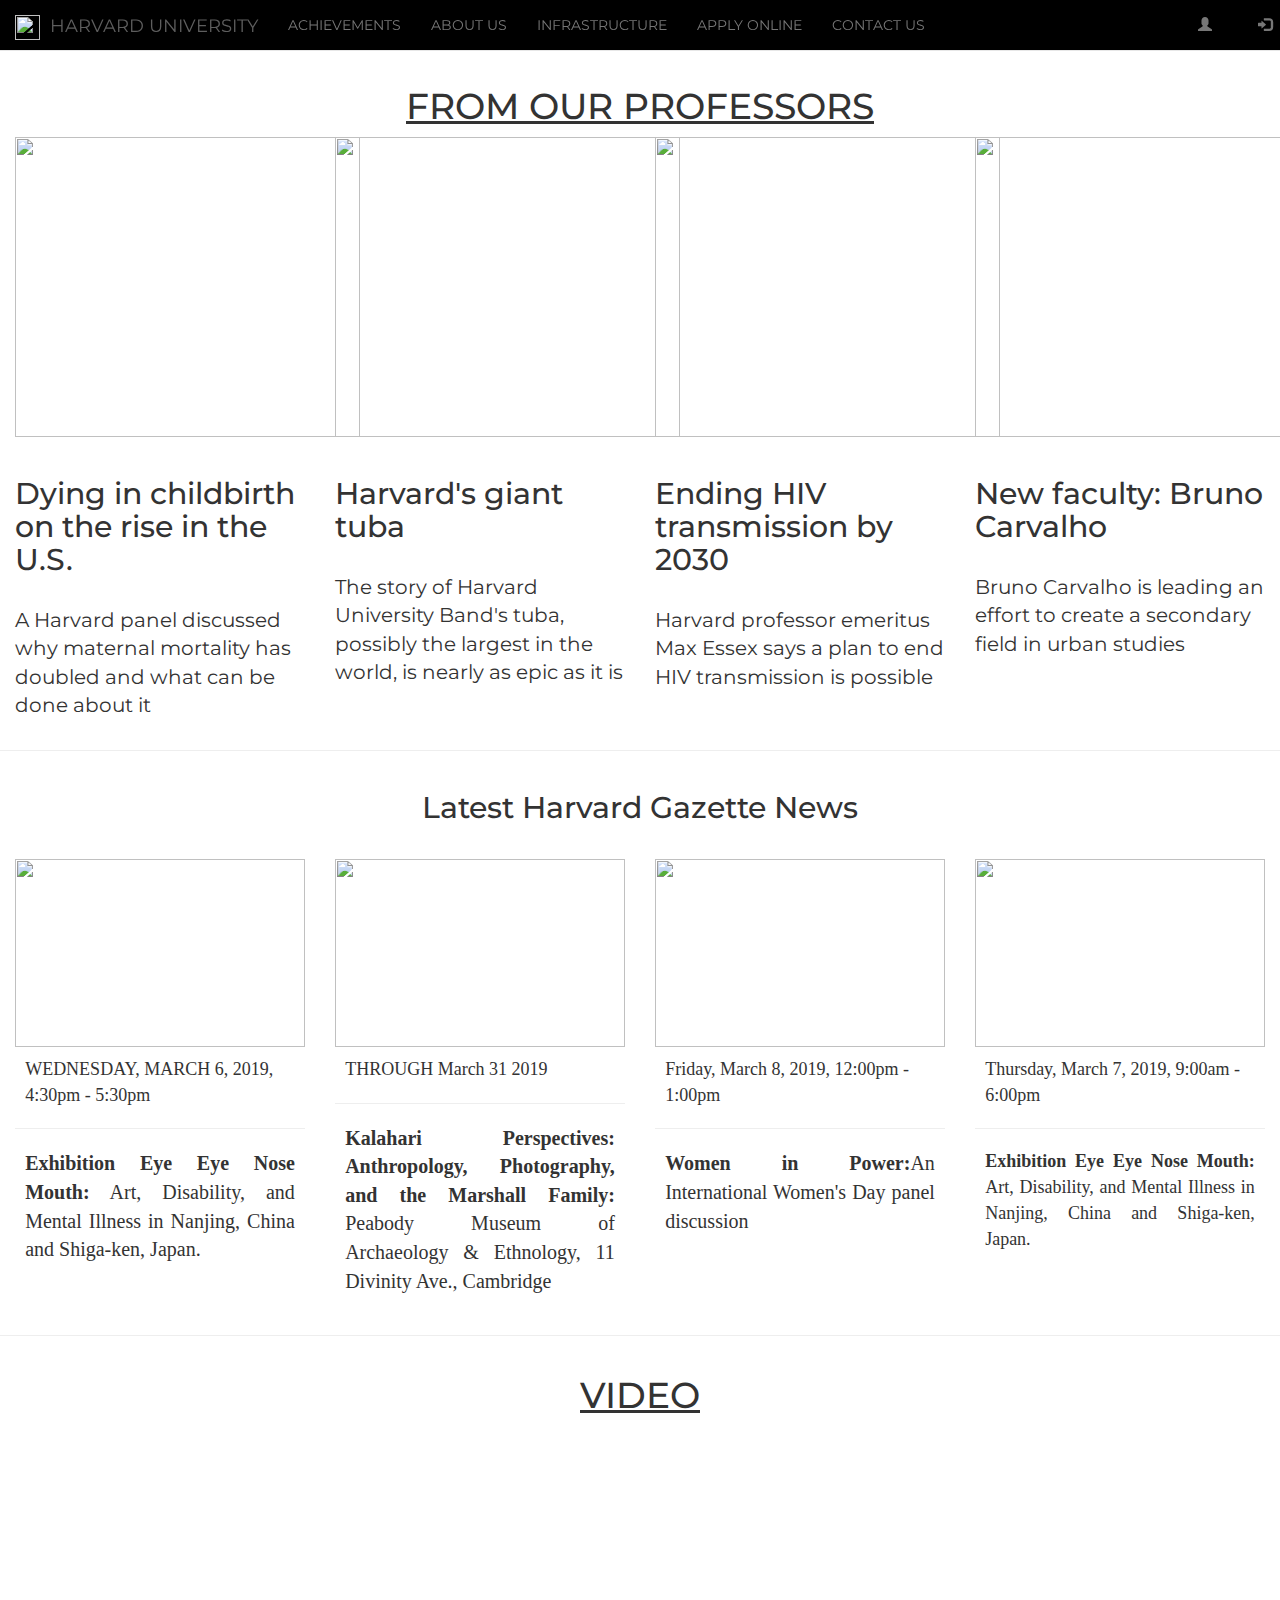
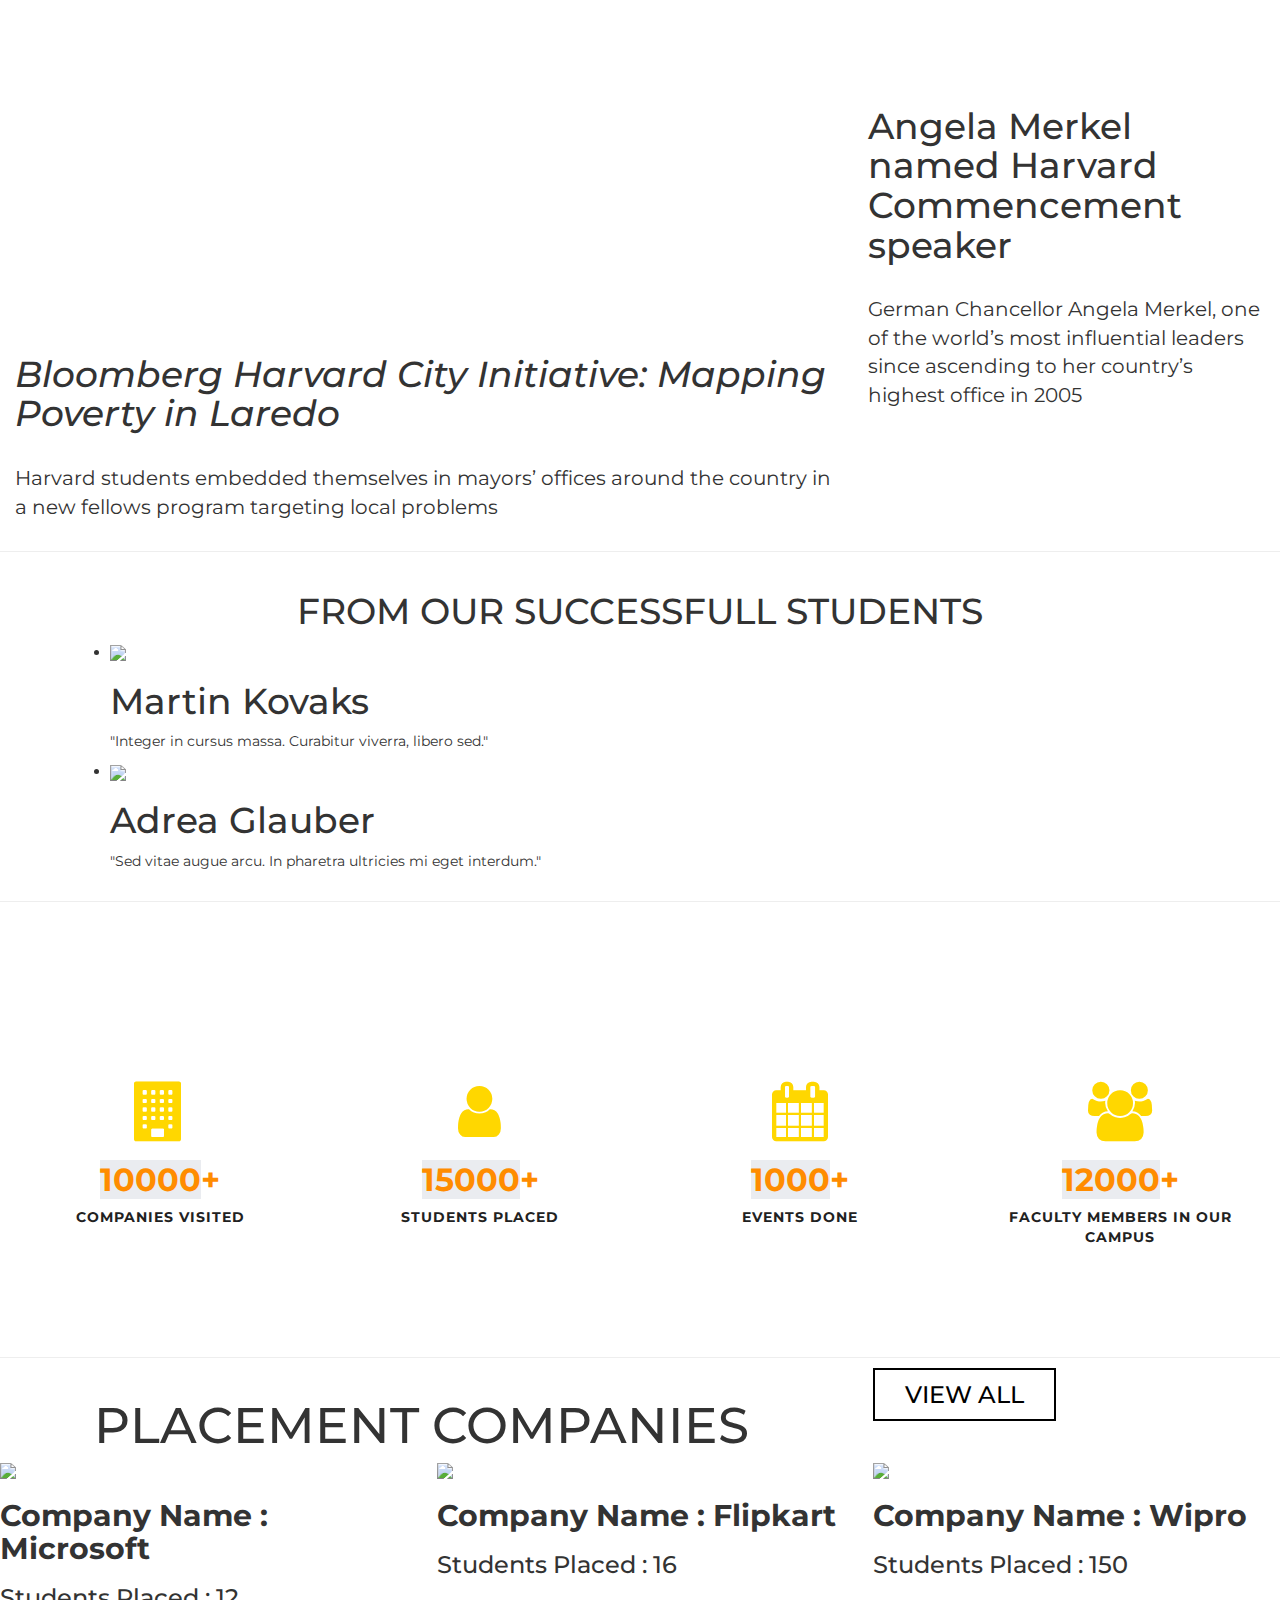
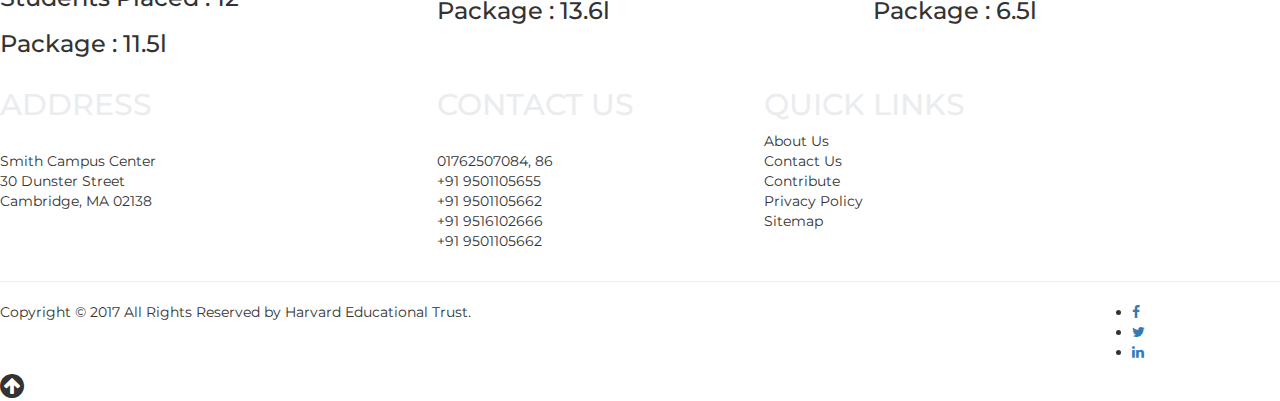
==== index.html @ f745b130 "Starting page added" ====
<!DOCTYPE html>

<head>
    <link rel="stylesheet" href="https://www.w3schools.com/w3css/4/w3.css">
    <meta name="viewport" content="width=device-width, initial-scale=1">
    <link rel="stylesheet" href="https://cdnjs.cloudflare.com/ajax/libs/font-awesome/4.7.0/css/font-awesome.min.css">
    <meta name="viewport" content="width=device-width, initial-scale=1">
    <script type="text/javascript" src="jquery-3.3.1.min.js"></script>
    <script src="https://ajax.googleapis.com/ajax/libs/jquery/3.3.1/jquery.min.js"></script>
    <script src="https://maxcdn.bootstrapcdn.com/bootstrap/3.4.0/js/bootstrap.min.js"></script>
    <link rel="stylesheet" href="https://maxcdn.bootstrapcdn.com/bootstrap/3.4.0/css/bootstrap.min.css">
    <link href="https://fonts.googleapis.com/css?family=Montserrat" rel="stylesheet">
    <link rel="stylesheet" href="css/animate.css">
    <link rel="stylesheet" type="text/css" href="harvard main page.css">
    <link rel="icon" type="image/png" href="hogwarts13.png" sizes="16x16">
    <link rel="stylesheet" type="text/css" href="affix.css">
    <link rel="stylesheet" type="text/css" href="p.css">
    <link rel="stylesheet" type="text/css" href="footer.css">
    <link rel="stylesheet" type="text/css" href="iframe.css">
    <link rel="stylesheet" type="text/css" href="testimonials.css">
    
    <link rel="stylesheet" type="text/css" href="imagezoom.css">
    <link rel="stylesheet" type="text/css" href="cards.css">
    <link rel="stylesheet" type="text/css" href="gototop.css">
    <script src="jquery.counterup.min.js"></script>
    <link rel="stylesheet" href="placement card.css">
    <script src="jquery.waypoints.min.js"></script>
    <style type="text/css">
    
#mybutton
{
    border: 2px solid black;
    color: black;
    padding: 10px 30px;
    font-size: 24px;
    text-decoration: none;
    font-weight: 500;
    text-transform: uppercase;
}
#mybutton:hover
{
    background: black;
    border: 2px solid black;
    color: white;
    transition: 1.1s;
 
}
    header {
    position:fixed;
    margin-top:15px;
    left:0;
    z-index:1;
    width:100%;
    background:#556565;
    border-bottom:5px solid #ff0;
}
.scroll-line {
    height:5px;
    margin-bottom:-5px;
    background:#f00;
    width:0%;
}
            .stat{
            background:white;
            padding-top: 80px;
            padding-bottom: 80px;
            color: #212121;
            margin-top:100px;
        }
        
        .stat-items h2{
            font-weight: bolder;
            font-size:32px;
            color: darkorange;
        }
        .stat p{
            font-weight: bold;
            letter-spacing: 1px;
        }
        
        .rotate .card:hover{
            transform: scale(1.1) !important;
            transition: 1s !important;
            background: -webkit-linear-gradient(red,yellow);
  -webkit-background-clip: text;
  -webkit-text-fill-color: transparent;
        }
        .rotate3 .card:hover{
            transform: scale(1.1) !important;
            transition: 1s !important;
            background: -webkit-linear-gradient(green,blue);
  -webkit-background-clip: text;
  -webkit-text-fill-color: transparent;
        }
        .rotate2 .card:hover{
            transform: scale(1.1) !important;
            transition: 1s !important;
            background: -webkit-linear-gradient(green,yellow);
  -webkit-background-clip: text;
  -webkit-text-fill-color: transparent;
        }
        .rotate1 .card:hover{
            transform: scale(1.1) !important;
            transition: 1s !important;
            background: -webkit-linear-gradient(yellow,orange);
  -webkit-background-clip: text;
  -webkit-text-fill-color: transparent;
        }
        	.counter
        {
            background-color: #eaecf0;
            text-align: center;
        }
        .employees,.customer,.design
        {
            margin-top: 70px;
            margin-bottom: 70px;
        }
        .counter-count
        {
            font-size: 18px;
            background-color: #00b3e7;
            border-radius: 50%;
            position: relative;
            color: #ffffff;
            text-align: center;
            line-height: 92px;
            width: 92px;
            height: 92px;
            -webkit-border-radius: 50%;
            -moz-border-radius: 40%;
            -ms-border-radius: 30%;
            -o-border-radius: 20%;
            display: inline-block;
        }
        
        .employee-p,.customer-p,.design-p
        {
            font-size: 24px;
            color: #000000;
            line-height: 34px;
        }
    </style>

    <title>HARVARDS OFFICIAL SITE</title>
</head>

<body class="wow fadeInDownBig" style="font-family: 'Montserrat', sans-serif;background-color:;">
    <header>
        <div class="scroll-line"></div>
    </header>
    <!--navbar-->

    <nav class="navbar navbar-default navbar-fixed-top" style="background-color: black;">
        <div class="navbar-header">
            <button type="button" class="navbar-toggle" data-toggle="collapse" data-target="#myNavbar">
          <span class="icon-bar"></span>
          <span class="icon-bar"></span>
          <span class="icon-bar"></span>                        
    </button>
            <a class="navbar-brand qwer" style="" href="harvard main page.html"><span><img src="hogwarts13.png" class="" style="height:25px;width: 25px"></span>&nbsp;&nbsp;HARVARD UNIVERSITY</a>
        </div>
        <div class="collapse navbar-collapse" id="myNavbar">
            <ul class="nav navbar-nav" class="font-family: 'Montserrat', sans-serif;">
                <li id="bg"><a style="" class="qwer" href="yashank1.html">ACHIEVEMENTS</a></li>
                <li id="bg"><a style="" class="qwer" href="aboutusmohit.html">ABOUT US</a></li>
                <li id="bg"><a href="academics news.html" class="qwer">INFRASTRUCTURE</a></li>
                <li id="bg"><a style="" class="qwer" href="vov.html">APPLY ONLINE</a></li>
                <li id="bg"><a style="" class="qwer" href="contactusnew.html">CONTACT US</a></li>
            </ul>
            <ul class="nav navbar-nav navbar-right">
                
                <li id="bg"><a href="vov.html" class="qwer" data-toggle="tooltip" title="register account" data-placement="bottom">&nbsp;&nbsp;<span class="glyphicon glyphicon-user"></span>&nbsp;&nbsp;</a></li>
                <li id="bg"><a href="login.html" data-toggle="tooltip" title="login account" data-placement="bottom" class="qwer">&nbsp;&nbsp;<span class="glyphicon glyphicon-log-in"></span>&nbsp;&nbsp;</a></li>
            </ul>
        </div>
    </nav>
   
    <!-- xxx -->
    <!--carousel -->
    <div id="myCarousel" class="carousel slide" data-ride="carousel" style="margin-top: 10px;">
        
        <div class="carousel-inner">
            <div class="item active">
                <img src="hog13.jpg" width="1900px" style="opacity:;">
             
            </div>

            <div class="item">
                <img src="hog16.jpg" width="1900px" style="opacity:;">
                            
            </div>

            <div class="item">
                <img src="hello1.jpg" width="1900px" style="opacity:;">
                               
            </div>
        </div>
        <a class="left carousel-control" href="#myCarousel" data-slide="prev">
      <span class="glyphicon glyphicon-chevron-left"></span>
      <span class="sr-only">Previous</span>
    </a>
        <a class="right carousel-control" href="#myCarousel" data-slide="next">
      <span class="glyphicon glyphicon-chevron-right"></span>
      <span class="sr-only">Next</span>
    </a>
    </div>
    <!--xxxx --><hr>
    <!-- from our professors -->
    <div class="container-fluid" style="max-width: 100%;height:auto;background-color:;">
        <center>
            <h1 style="color:;"><u>FROM OUR PROFESSORS</u></h1>
        </center>
        <div class="row" style="">
            <div class="col-md-3 col-xs-12 wow slideInRight">
                <div class="box"><img src="harvard1.jpg" height="300px" width="345px" id="sec4"></div><br>
                <h2 style="color:;">Dying in childbirth on the rise in the U.S.</h2><br>
                <p style="font-size: 20px">A Harvard panel discussed why maternal mortality has doubled and what can be done about it</p>
            </div>
            <div class="col-md-3  col-xs-12 wow slideInRight">
                <div class="box"><img src="harvard2.jpg" height="300px" width="345px" id="sec3"></div><br>
                <h2 style="color:;">Harvard's giant tuba</h2><br>
                <p style="font-size: 20px">The story of Harvard University Band's tuba, possibly the largest in the world, is nearly as epic as it is</p>

            </div>
            <div class="col-md-3  col-xs-12 wow slideInLeft">
                <div class="box"><img src="harvard3.jpg" height="300px" width="345px" id="sec2"></div><br>
                <h2 style="color:;">Ending HIV transmission by 2030</h2><br>
                <p style="font-size: 20px">Harvard professor emeritus Max Essex says a plan to end HIV transmission is possible</p>

            </div>
            <div class="col-md-3  col-xs-12 wow slideInLeft">
                <div class="box"><img src="harvard4.jpg" height="300px" width="345px" id="sec1"></div><br>
                <h2 style="color:;">New faculty: Bruno Carvalho</h2><br>
                <p style="font-size: 20px">Bruno Carvalho is leading an effort to create a secondary field in urban studies</p>

            </div>
        </div>
    </div>
    <!--xxx-_--><hr>
    <!-- cards(1)-->
    <div class="container-fluid" style="max-width: 100%;height: auto;background-color:;">
        <center>
            <h2>Latest Harvard Gazette News</h2>
        </center>
        <div class="row" style="margin-top: 35px;">
            <div class="col-sm-3 wow fadeInUp rotate">
                <div class="card" style="background-color: white;">
                    <img src="events1.jpeg" style="width:100%;height: 18.8rem;">
                    <p style="font-family: century gothic;font-size: 18px;padding: 3.5% 3.5% 0 3.5%">WEDNESDAY, MARCH 6, 2019, 4:30pm - 5:30pm</p>
                    <hr>
                    <p style="font-family: century gothic;font-size: 20px;text-align: justify;padding: 0 3.5% 3.5% 3.5%">
                        <B>Exhibition Eye Eye Nose Mouth:</B> Art, Disability, and Mental Illness in Nanjing, China and Shiga-ken, Japan.</p>
                </div>
            </div>
            <div class="col-sm-3 wow fadeInUp rotate1">
                <div class="card" style="background-color: white;">
                    <img src="events2.jpg" style="width:100%;height: 18.8rem;">
                    <p style="font-family: century gothic;font-size: 18px;padding: 3.5% 3.5% 0 3.5%">THROUGH March 31 2019</p>
                    <hr>
                    <p style="font-family: century gothic;font-size: 20px;text-align: justify;padding: 0 3.5% 3.5% 3.5%;"><b>Kalahari Perspectives: Anthropology, Photography, and the Marshall Family:</b> Peabody Museum of Archaeology & Ethnology, 11 Divinity Ave., Cambridge</p>
                </div>
            </div>
            <div class="col-sm-3 wow slideInUp rotate2">
                <div class="card" style="background-color: white;">
                    <img src="events3.jpg" style="width: 100%;height: 18.8rem;">
                    <p style="font-family: century gothic;font-size: 18px;padding: 3.5% 3.5% 0 3.5%">Friday, March 8, 2019, 12:00pm - 1:00pm</p>
                    <hr>
                    <p style="font-family: century gothic;font-size: 20px;text-align: justify;padding: 0 3.5% 3.5% 3.5%"><b>Women in Power:</b>An International Women's Day panel discussion</p>
                </div>
            </div>
            <div class="col-sm-3 wow fadeInUp rotate3">
                <div class="card" style="background-color: white;">
                    <img src="events4.jpg" style="width: 100%;height: 18.8rem;">
                    <p style="font-family: century gothic;font-size: 18px;padding: 3.5% 3.5% 0 3.5%">Thursday, March 7, 2019, 9:00am - 6:00pm</p>
                    <hr>
                    <p style="font-family: century gothic;font-size: 18px;text-align: justify;padding: 0 3.5% 3.5% 3.5%"><b>Exhibition Eye Eye Nose Mouth:</b> Art, Disability, and Mental Illness in Nanjing, China and Shiga-ken, Japan.</p>
                </div>
            </div>
        </div>
    </div>
    <!-- xxx --><hr>
    <!-- video -->
    <div class="container-fluid wow fadeInUp" style="max-width: 100%;height:auto;background-color:;">
        <center>
            <h1 style="color:"><u>VIDEO</u></h1>
        </center>
        <div class="row">
            <div class="col-md-8">
                <div class="\ wow rollIn">
                    <iframe width="1000" height="484" src="https://www.youtube.com/embed/aoG8jGmHYmE" frameborder="0" allow="accelerometer; autoplay; encrypted-media; gyroscope; picture-in-picture" allowfullscreen>
        </iframe>
                </div>
                <br>
                <h1><i style="color:">Bloomberg Harvard City Initiative: Mapping Poverty in Laredo</i></h1>
                <br>
                <p style="font-size: 20px;color:;">Harvard students embedded themselves in mayors’ offices around the country in a new fellows program targeting local problems</p>
            </div>
            <div class="col-md-4">
                <div class="video-container wow rollIn">
                    <iframe width="420" height="236" src="https://www.youtube.com/embed/mh65upNaAqM" frameborder="0" allow="accelerometer; autoplay; encrypted-media; gyroscope; picture-in-picture" allowfullscreen></iframe>
                </div>
                <br>
                <h1 style="color:">Angela Merkel named Harvard Commencement speaker</h1>
                <br>
                <p style="font-size: 20px;color:;">German Chancellor Angela Merkel, one of the world’s most influential leaders since ascending to her country’s highest office in 2005</p>
            </div>
        </div>
    </div>
    </div>
    <!--xxxx-->
    <!-- 
testimonials -->
<hr>
    <div class="container-fluid wow fadeInUp shake" style="max-width: 100%;height: auto;background-color:;">
        <div class="container">
            <center>
                <h1>FROM OUR SUCCESSFULL STUDENTS</h1>
            </center>
            <div class="testimonials">
                <ul>
                    <li>
                        <img src="https://encrypted-tbn0.gstatic.com/images?q=tbn:ANd9GcSkSflTI9DIJAstZ8fesrSz70HR8oH9BN_d8w0cjGEtiZyqDcs8">
                        <h1>Martin Kovaks</h1>
                        <p>"Integer in cursus massa. Curabitur viverra, libero sed."</p>
                    </li>
                    <li>
                        <img src="https://i.pinimg.com/236x/2d/e5/7f/2de57f8025bd64dffd554de0f080ee7f--my-pinterest-pinterest-board.jpg?b=t">
                        <h1>Adrea Glauber</h1>
                        <p>"Sed vitae augue arcu. In pharetra ultricies mi eget interdum."</p>
                    </li>
                </ul>
            </div>
        </div>
    </div>
    <!--xxxxx -->
    <hr>
    <!--placement counter -->
    <section class="stat wow fadeInUp" id="stats">
        <div class="container-fluid" style="height:auto;width:100%;">
            <div class="row text-center">
                <div class="col-md-3">
                    <div class="stat-items">
                            <p><i class="fa fa-building" aria-hidden="true" style="font-size:60px;color: gold;margin-top:0px !important"></i></p>
                        <h2><span class="counter text-center">10000</span><span>+</span></h2>
                        <p>COMPANIES VISITED</p>
                    </div>
                </div>
                <div class="col-md-3">
                    <div class="stat-items">
                            <p><i class="fa fa-user" aria-hidden="true" style="font-size:60px;color: gold;margin-top:0px !important"></i></p>
                        <h2><span class="counter text-center">15000</span><span>+</span></h2>
                        <p>STUDENTS PLACED</p>
                    </div>
                </div>
                <div class="col-md-3">
                    <div class="stat-items">
                        <p><i class="fa fa-calendar" aria-hidden="true" style="font-size:60px;color: gold;margin-top:0px !important"></i></p>
                        <h2><span class="counter text-center">1000</span><span>+</span></h2>
                        <p>EVENTS DONE</p>
                    </div>
                </div>
                <div class="col-md-3">
                    <div class="stat-items">
                            <p><i class="fa fa-users" aria-hidden="true" style="font-size:60px;color: gold;margin-top:0px !important;"></i></p>
                        <h2><span class="counter text-center">12000</span><span>+</span></h2>
                        <p>FACULTY MEMBERS IN OUR CAMPUS</p>
                    </div>
                </div>
            </div>
        </div>
    </section>
<hr>
    <!--xxxx--->
    <!---placement companies-->
    <div class="row">
        <div class="col-xs-8 col-md-8 col-sm-8"><center><h1 style="font-size:50px;">PLACEMENT COMPANIES</h1></center></div>
        <div class="col-xs-4 col-md-4 col-sm-8"><span  style="margin-top:15px !important;position: relative;"><a href="all placements.html" id="mybutton">VIEW ALL</a></span></div>
    </div>
        <div class="row">
        <!--01-->
        <div class="col-lg-4 col-sm-4">
        <div class="product-list-left-effect">
        <img src="microsoft.jpg" class="img-responsive" />
        
        <div class="product-overlay">
        <h2><b>Company Name : Microsoft</b></h2>
        <h3>Students Placed : 12</h3>
        <h3>Package : 11.5l</h3>
        </div>
        </div>
        </div>
        <!--01-->
        
        <!--02-->
        <div class="col-lg-4 col-sm-4">
        <div class="product-list-left-effect">
        <img src="flipkart.jpg" class="img-responsive" />
        
        <div class="product-overlay">
            <h2><b>Company Name : Flipkart</b></h2>
        <h3>Students Placed : 16</h3>
        <h3>Package : 13.6l</h3>
        
        </div>
        </div>
        </div>
        <!--02-->
        
        <!--03-->
        <div class="col-lg-4 col-sm-4">
        <div class="product-list-left-effect">
        <img src="wipro.jpeg" class="img-responsive" />
        
        <div class="product-overlay">
        <h2><b>Company Name : Wipro</b></h2>
        <h3>Students Placed : 150</h3>
        <h3>Package : 6.5l</h3>
        </div>
        </div>
        </div>
        <!--03-->
        
        
        </div>
        
        
        
    <!--xxxxxxxxxx-->
    <!--footer-->

    <div class="site-footer">

        <div class="row" id="1">
            <div class="col-md-4 col-lg-4 col-sm-4">
                <h2 style="color:#eaecf0;">ADDRESS</h2><br>
                <p>Smith Campus Center<br> 30 Dunster Street<br> Cambridge, MA 02138</p>
            </div>
            <div class="col-md-3  col-lg-3 col-sm-3">
                <h2 style="color:#eaecf0;">CONTACT US</h2><br>
                <p>01762507084, 86<br> +91 9501105655<br> +91 9501105662<br> +91 9516102666<br> +91 9501105662<br></p>
            </div>
            <div class="col-md-5  col-lg-5 col-sm-5">
                <h2 style="color:#eaecf0;">QUICK LINKS</h2>
                <p>About Us<br> Contact Us<br> Contribute
                    <br> Privacy Policy<br> Sitemap
                    <br></p>
            </div>
        </div>
        <hr/>
        <div class="row">
            <div class="col-md-10  col-lg-10 col-sm-10">
                Copyright &copy; 2017 All Rights Reserved by Harvard Educational Trust.<br><br>
            </div>
            <div class="col-md-2  col-lg-2 col-sm-2">
                <ul class="social-icons">
                    <li><a class="facebook" href="#"><i class="fa fa-facebook"></i></a></li>
                    <li><a class="twitter" href="#"><i class="fa fa-twitter"></i></a></li>
                    <li><a class="linkedin" href="#"><i class="fa fa-linkedin"></i></a></li>
                </ul>

            </div>
        </div>
    </div>
    <!-- xxxx-->

    <div class="scroll-top-wrapper ">
        <span class="scroll-top-inner">
    <i class="fa fa-2x fa-arrow-circle-up"></i>
  </span>
    </div>
    <script>
        $(document).ready(function(){
        
        $(function(){
         
            $(document).on( 'scroll', function(){
         
              if ($(window).scrollTop() > 100) {
              $('.scroll-top-wrapper').addClass('show');
            } else {
              $('.scroll-top-wrapper').removeClass('show');
            }
          });
         
          $('.scroll-top-wrapper').on('click', scrollToTop);
        });
         
        function scrollToTop() {
          verticalOffset = typeof(verticalOffset) != 'undefined' ? verticalOffset : 0;
          element = $('body');
          offset = element.offset();
          offsetTop = offset.top;
          $('html, body').animate({scrollTop: offsetTop}, 500, 'linear');
        }
        
        });
    </script>
    <script type="text/javascript">
        $(document).ready(function(){
        		$('[data-toggle="tooltip"]').tooltip();
        	});
    </script>
    <script src="js/wow.min.js"></script>
    <script>
        new WOW().init();
    </script>
     <script>
        jQuery(document).ready(function($) {
            $('.counter').counterUp({
                delay: 10,
                time: 1000
            });
        });
    </script>

    <script>
    $(window).scroll(function(){
    
    	var wintop = $(window).scrollTop(), docheight =
	    
	    $(document).height(), winheight = $(window).height();
	    
	    var scrolled = (wintop/(docheight-winheight))*100;
	    
	    $('.scroll-line').css('width', (scrolled + '%'));
	    
	});
    </script>
</body>

</html>
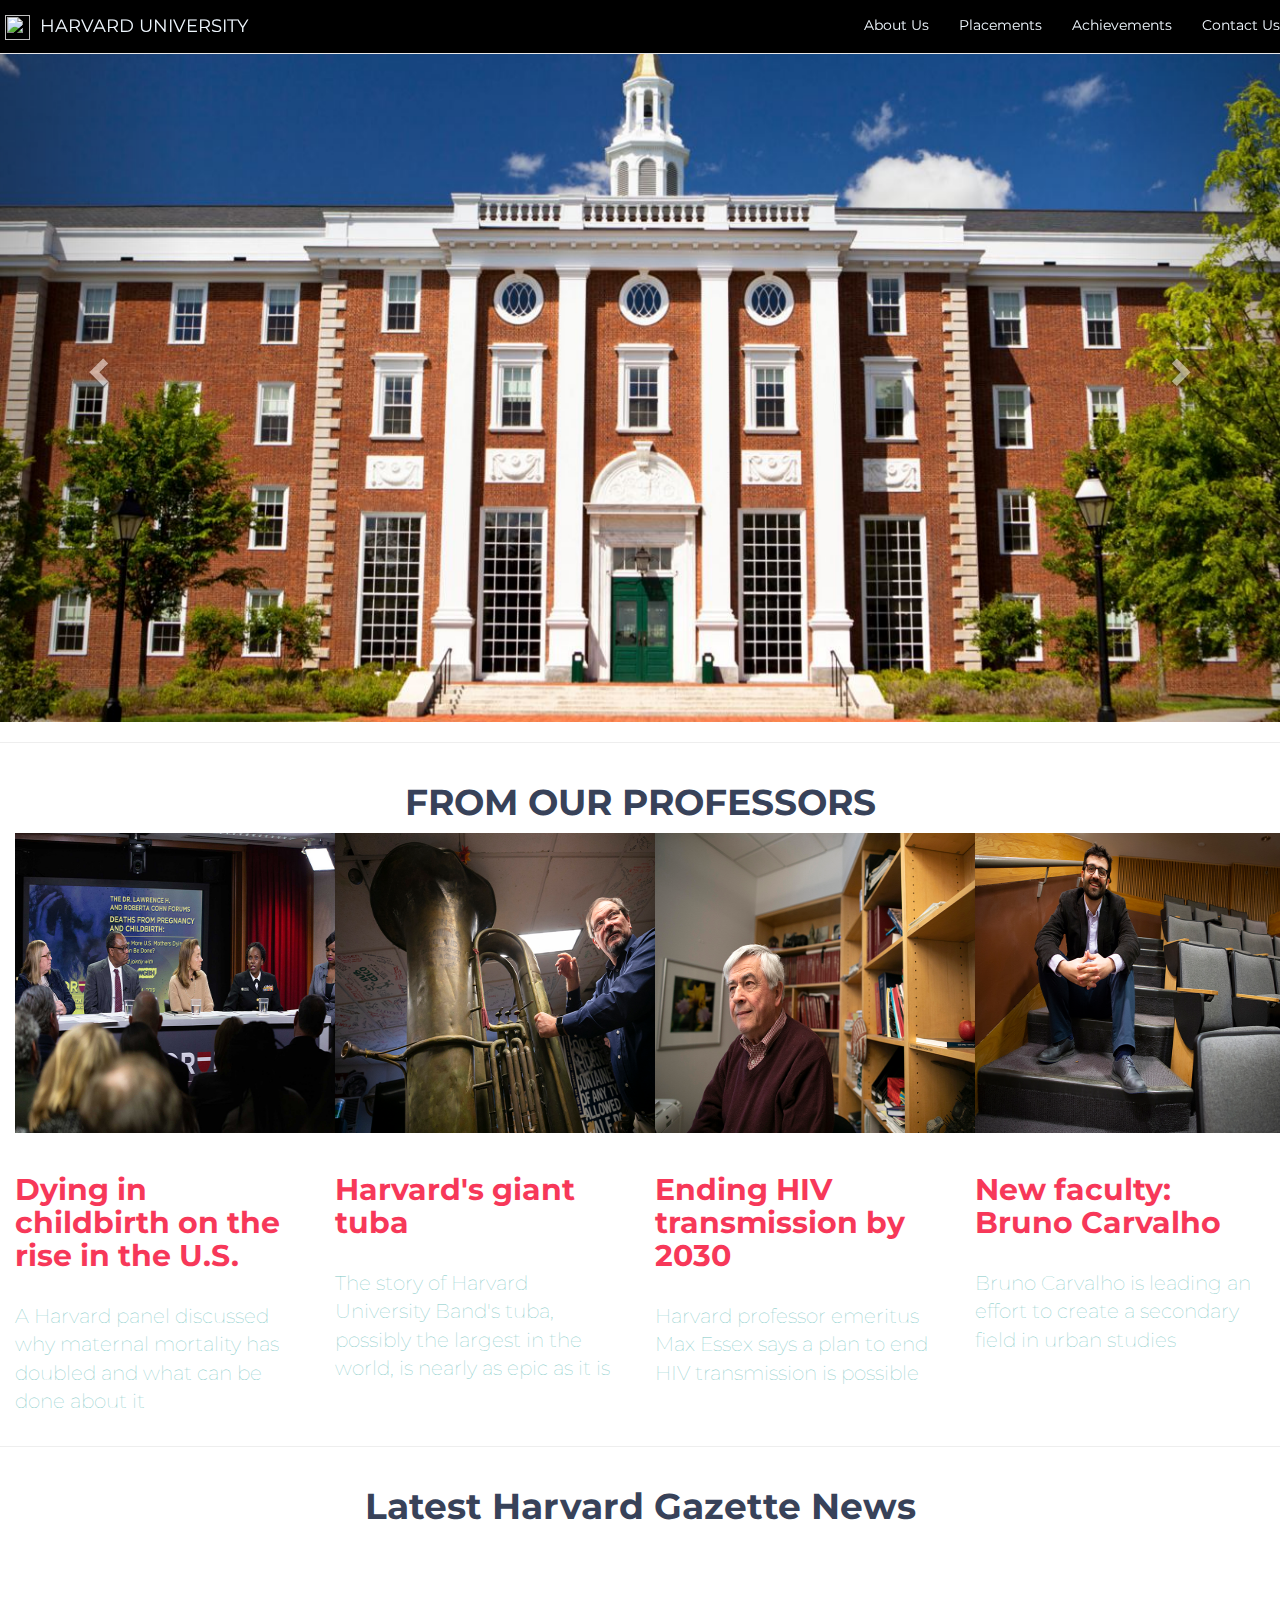
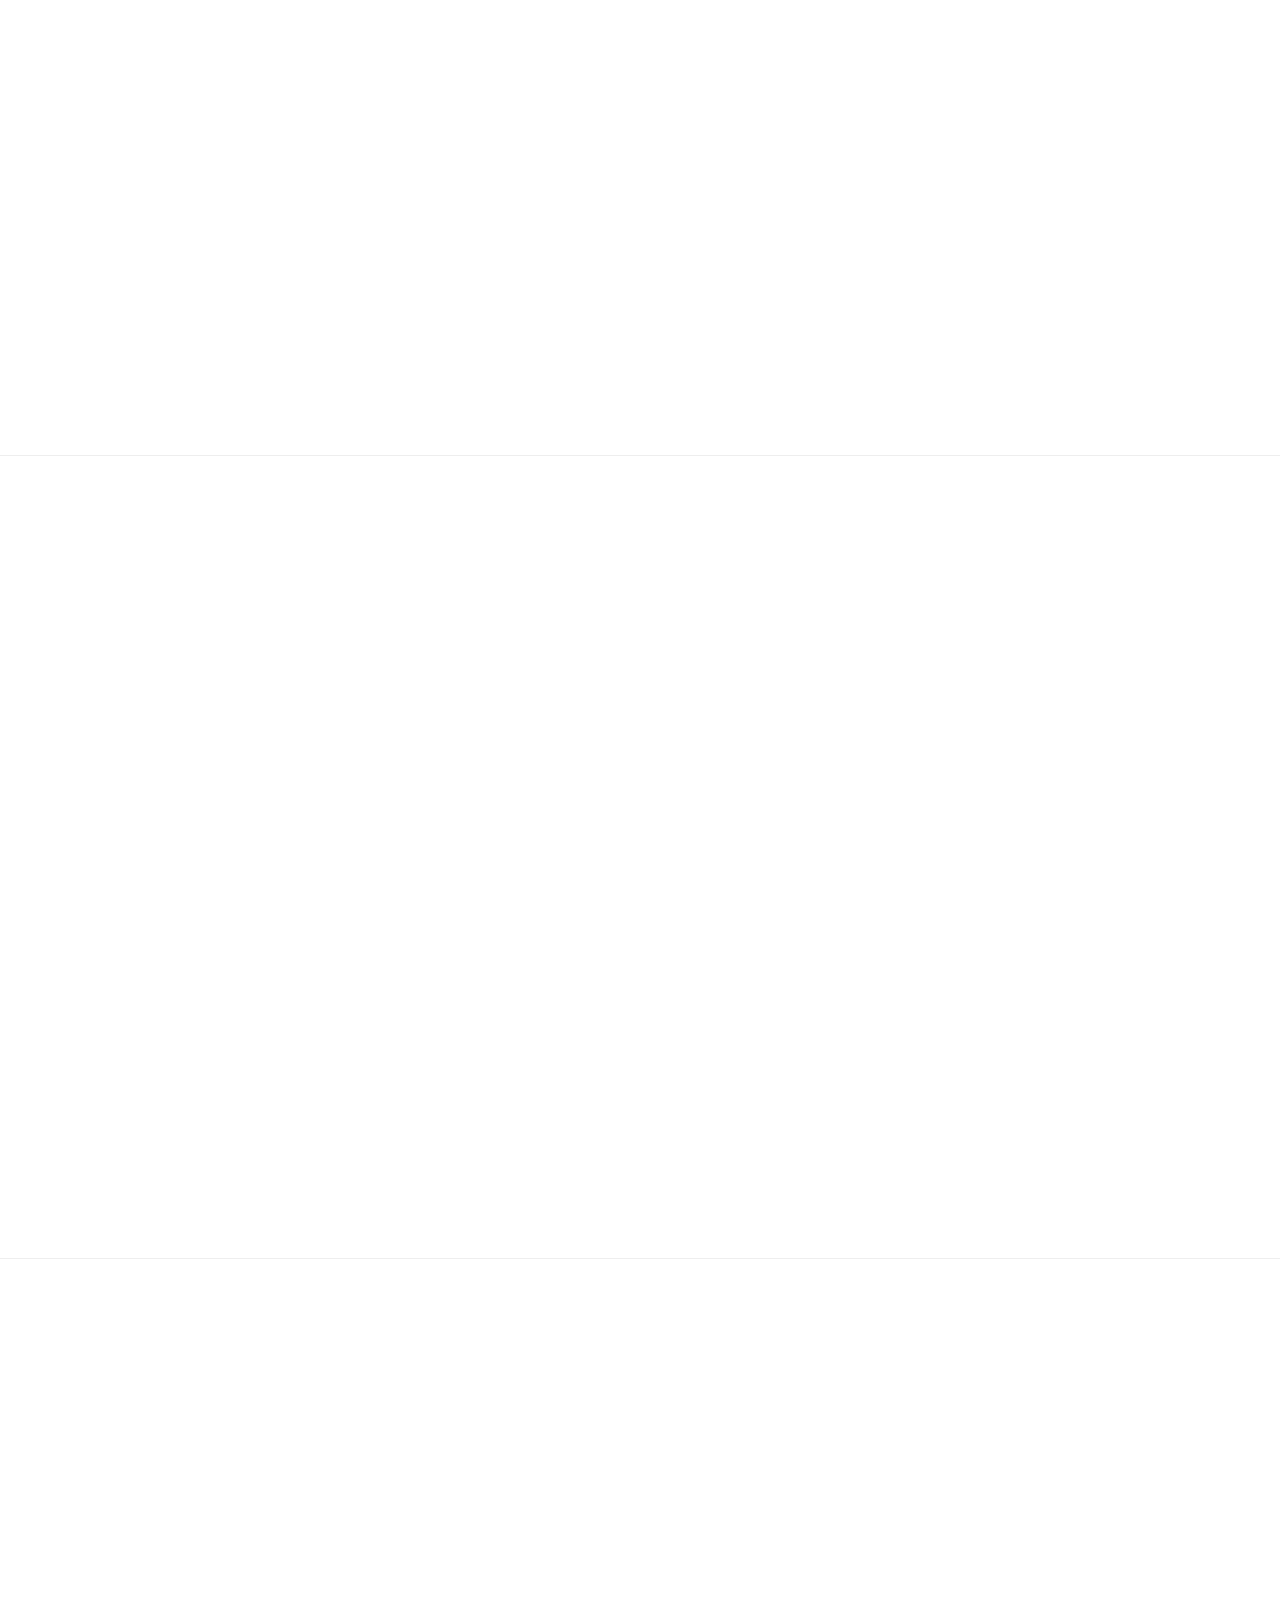
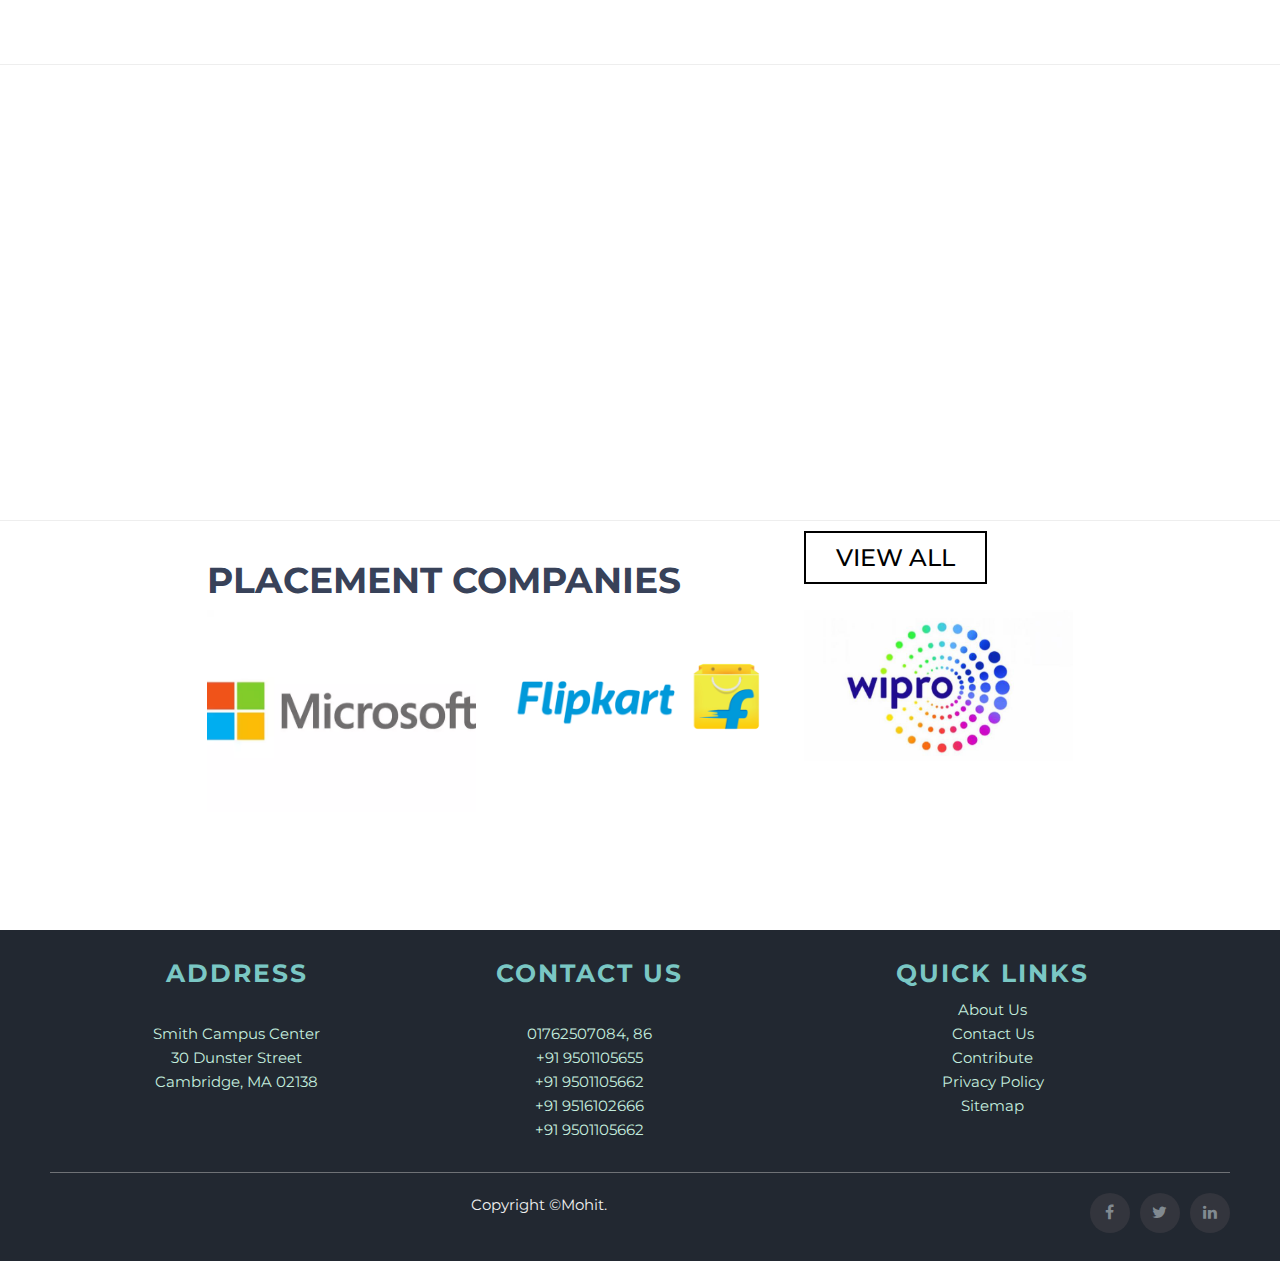
==== commit 93d9062b: "Update index.html" ====
--- a/index.html
+++ b/index.html
@@ -1,532 +1,541 @@
 <!DOCTYPE html>
+<html lang="en" dir="ltr">
 
 <head>
-    <link rel="stylesheet" href="https://www.w3schools.com/w3css/4/w3.css">
-    <meta name="viewport" content="width=device-width, initial-scale=1">
-    <link rel="stylesheet" href="https://cdnjs.cloudflare.com/ajax/libs/font-awesome/4.7.0/css/font-awesome.min.css">
-    <meta name="viewport" content="width=device-width, initial-scale=1">
-    <script type="text/javascript" src="jquery-3.3.1.min.js"></script>
-    <script src="https://ajax.googleapis.com/ajax/libs/jquery/3.3.1/jquery.min.js"></script>
-    <script src="https://maxcdn.bootstrapcdn.com/bootstrap/3.4.0/js/bootstrap.min.js"></script>
-    <link rel="stylesheet" href="https://maxcdn.bootstrapcdn.com/bootstrap/3.4.0/css/bootstrap.min.css">
-    <link href="https://fonts.googleapis.com/css?family=Montserrat" rel="stylesheet">
-    <link rel="stylesheet" href="css/animate.css">
-    <link rel="stylesheet" type="text/css" href="harvard main page.css">
-    <link rel="icon" type="image/png" href="hogwarts13.png" sizes="16x16">
-    <link rel="stylesheet" type="text/css" href="affix.css">
-    <link rel="stylesheet" type="text/css" href="p.css">
-    <link rel="stylesheet" type="text/css" href="footer.css">
-    <link rel="stylesheet" type="text/css" href="iframe.css">
-    <link rel="stylesheet" type="text/css" href="testimonials.css">
-    
-    <link rel="stylesheet" type="text/css" href="imagezoom.css">
-    <link rel="stylesheet" type="text/css" href="cards.css">
-    <link rel="stylesheet" type="text/css" href="gototop.css">
-    <script src="jquery.counterup.min.js"></script>
-    <link rel="stylesheet" href="placement card.css">
-    <script src="jquery.waypoints.min.js"></script>
-    <style type="text/css">
-    
-#mybutton
-{
-    border: 2px solid black;
-    color: black;
-    padding: 10px 30px;
-    font-size: 24px;
-    text-decoration: none;
-    font-weight: 500;
-    text-transform: uppercase;
-}
-#mybutton:hover
-{
-    background: black;
-    border: 2px solid black;
-    color: white;
-    transition: 1.1s;
- 
-}
+  <link rel="stylesheet" href="https://www.w3schools.com/w3css/4/w3.css">
+  <meta name="viewport" content="width=device-width, initial-scale=1">
+  <link rel="stylesheet" href="https://cdnjs.cloudflare.com/ajax/libs/font-awesome/4.7.0/css/font-awesome.min.css">
+  <meta name="viewport" content="width=device-width, initial-scale=1">
+  <script type="text/javascript" src="jquery-3.3.1.min.js"></script>
+  <script src="https://ajax.googleapis.com/ajax/libs/jquery/3.3.1/jquery.min.js"></script>
+  <script src="https://maxcdn.bootstrapcdn.com/bootstrap/3.4.0/js/bootstrap.min.js"></script>
+  <link rel="stylesheet" href="https://maxcdn.bootstrapcdn.com/bootstrap/3.4.0/css/bootstrap.min.css">
+  <link href="https://fonts.googleapis.com/css?family=Montserrat" rel="stylesheet">
+  <link rel="stylesheet" href="Css/animate.css">
+  <link rel="stylesheet" type="text/css" href="Css\harvard main page.css">
+  <link rel="icon" type="image/png" href="images\index\hogwarts13.png" sizes="16x16">
+  <link rel="stylesheet" type="text/css" href="Css\affix.css">
+  <link rel="stylesheet" type="text/css" href="Css\p.css">
+  <link rel="stylesheet" type="text/css" href="Css\footer.css">
+  <link rel="stylesheet" type="text/css" href="Css\iframe.css">
+  <link rel="stylesheet" type="text/css" href="Css\testimonials.css">
+
+  <link rel="stylesheet" type="text/css" href="Css\imagezoom.css">
+  <link rel="stylesheet" type="text/css" href="Css\cards.css">
+  <link rel="stylesheet" type="text/css" href="Css\gototop.css">
+  <script src="js\jquery.counterup.min.js"></script>
+  <script src="js\jquery.waypoints.min.js"></script>
+  <style type="text/css">
+    #mybutton {
+      border: 2px solid black;
+      color: black;
+      padding: 10px 30px;
+      font-size: 24px;
+      text-decoration: none;
+      font-weight: 500;
+      text-transform: uppercase;
+    }
+
+    #mybutton:hover {
+      background: black;
+      border: 2px solid black;
+      color: white;
+      transition: 1.1s;
+
+    }
+    h2{
+      font-weight: bold;
+      color: #f73859;
+    }
+    h3
+    {
+      color:#7ac7c4;
+      font-size: 18px;
+    }
+
     header {
-    position:fixed;
-    margin-top:15px;
-    left:0;
-    z-index:1;
-    width:100%;
-    background:#556565;
-    border-bottom:5px solid #ff0;
-}
-.scroll-line {
-    height:5px;
-    margin-bottom:-5px;
-    background:#f00;
-    width:0%;
-}
-            .stat{
-            background:white;
-            padding-top: 80px;
-            padding-bottom: 80px;
-            color: #212121;
-            margin-top:100px;
-        }
-        
-        .stat-items h2{
-            font-weight: bolder;
-            font-size:32px;
-            color: darkorange;
-        }
-        .stat p{
-            font-weight: bold;
-            letter-spacing: 1px;
-        }
-        
-        .rotate .card:hover{
-            transform: scale(1.1) !important;
-            transition: 1s !important;
-            background: -webkit-linear-gradient(red,yellow);
-  -webkit-background-clip: text;
-  -webkit-text-fill-color: transparent;
-        }
-        .rotate3 .card:hover{
-            transform: scale(1.1) !important;
-            transition: 1s !important;
-            background: -webkit-linear-gradient(green,blue);
-  -webkit-background-clip: text;
-  -webkit-text-fill-color: transparent;
-        }
-        .rotate2 .card:hover{
-            transform: scale(1.1) !important;
-            transition: 1s !important;
-            background: -webkit-linear-gradient(green,yellow);
-  -webkit-background-clip: text;
-  -webkit-text-fill-color: transparent;
-        }
-        .rotate1 .card:hover{
-            transform: scale(1.1) !important;
-            transition: 1s !important;
-            background: -webkit-linear-gradient(yellow,orange);
-  -webkit-background-clip: text;
-  -webkit-text-fill-color: transparent;
-        }
-        	.counter
-        {
-            background-color: #eaecf0;
-            text-align: center;
-        }
-        .employees,.customer,.design
-        {
-            margin-top: 70px;
-            margin-bottom: 70px;
-        }
-        .counter-count
-        {
-            font-size: 18px;
-            background-color: #00b3e7;
-            border-radius: 50%;
-            position: relative;
-            color: #ffffff;
-            text-align: center;
-            line-height: 92px;
-            width: 92px;
-            height: 92px;
-            -webkit-border-radius: 50%;
-            -moz-border-radius: 40%;
-            -ms-border-radius: 30%;
-            -o-border-radius: 20%;
-            display: inline-block;
-        }
-        
-        .employee-p,.customer-p,.design-p
-        {
-            font-size: 24px;
-            color: #000000;
-            line-height: 34px;
-        }
-    </style>
-
-    <title>HARVARDS OFFICIAL SITE</title>
+      position: fixed;
+      margin-top: 15px;
+      left: 0;
+      z-index: 1;
+      width: 100%;
+      background: #556565;
+      border-bottom: 5px solid #ff0;
+    }
+
+    .scroll-line {
+      height: 5px;
+      margin-bottom: -5px;
+      background: #f00;
+      width: 0%;
+    }
+
+    .stat {
+      background: white;
+      padding-top: 80px;
+      padding-bottom: 80px;
+      color: #212121;
+      margin-top: 100px;
+    }
+
+    .stat-items h2 {
+      font-weight: bolder;
+      font-size: 32px;
+      color:#f73859;
+    }
+
+    .stat p {
+      font-weight: bold;
+      letter-spacing: 1px;
+      color: #7ac7c4;
+    }
+
+
+    .counter {
+      background-color: #eaecf0;
+      text-align: center;
+    }
+
+    .employees,
+    .customer,
+    .design {
+      margin-top: 70px;
+      margin-bottom: 70px;
+    }
+
+    .counter-count {
+      font-size: 18px;
+      background-color: #00b3e7;
+      border-radius: 50%;
+      position: relative;
+      color: #ffffff;
+      text-align: center;
+      line-height: 92px;
+      width: 92px;
+      height: 92px;
+      -webkit-border-radius: 50%;
+      -moz-border-radius: 40%;
+      -ms-border-radius: 30%;
+      -o-border-radius: 20%;
+      display: inline-block;
+    }
+
+    .employee-p,
+    .customer-p,
+    .design-p {
+      font-size: 24px;
+      color: #000000;
+      line-height: 34px;
+    }
+  </style>
+
+  <title>HARVARDS OFFICIAL SITE</title>
 </head>
 
-<body class="wow fadeInDownBig" style="font-family: 'Montserrat', sans-serif;background-color:;">
-    <header>
-        <div class="scroll-line"></div>
-    </header>
-    <!--navbar-->
-
-    <nav class="navbar navbar-default navbar-fixed-top" style="background-color: black;">
-        <div class="navbar-header">
-            <button type="button" class="navbar-toggle" data-toggle="collapse" data-target="#myNavbar">
-          <span class="icon-bar"></span>
-          <span class="icon-bar"></span>
-          <span class="icon-bar"></span>                        
-    </button>
-            <a class="navbar-brand qwer" style="" href="harvard main page.html"><span><img src="hogwarts13.png" class="" style="height:25px;width: 25px"></span>&nbsp;&nbsp;HARVARD UNIVERSITY</a>
-        </div>
-        <div class="collapse navbar-collapse" id="myNavbar">
-            <ul class="nav navbar-nav" class="font-family: 'Montserrat', sans-serif;">
-                <li id="bg"><a style="" class="qwer" href="yashank1.html">ACHIEVEMENTS</a></li>
-                <li id="bg"><a style="" class="qwer" href="aboutusmohit.html">ABOUT US</a></li>
-                <li id="bg"><a href="academics news.html" class="qwer">INFRASTRUCTURE</a></li>
-                <li id="bg"><a style="" class="qwer" href="vov.html">APPLY ONLINE</a></li>
-                <li id="bg"><a style="" class="qwer" href="contactusnew.html">CONTACT US</a></li>
-            </ul>
-            <ul class="nav navbar-nav navbar-right">
-                
-                <li id="bg"><a href="vov.html" class="qwer" data-toggle="tooltip" title="register account" data-placement="bottom">&nbsp;&nbsp;<span class="glyphicon glyphicon-user"></span>&nbsp;&nbsp;</a></li>
-                <li id="bg"><a href="login.html" data-toggle="tooltip" title="login account" data-placement="bottom" class="qwer">&nbsp;&nbsp;<span class="glyphicon glyphicon-log-in"></span>&nbsp;&nbsp;</a></li>
-            </ul>
-        </div>
-    </nav>
-   
-    <!-- xxx -->
-    <!--carousel -->
-    <div id="myCarousel" class="carousel slide" data-ride="carousel" style="margin-top: 10px;">
-        
-        <div class="carousel-inner">
-            <div class="item active">
-                <img src="hog13.jpg" width="1900px" style="opacity:;">
-             
-            </div>
-
-            <div class="item">
-                <img src="hog16.jpg" width="1900px" style="opacity:;">
-                            
-            </div>
-
-            <div class="item">
-                <img src="hello1.jpg" width="1900px" style="opacity:;">
-                               
-            </div>
-        </div>
-        <a class="left carousel-control" href="#myCarousel" data-slide="prev">
+<body class="wow fadeInDownBig" style="font-family: 'Montserrat', sans-serif;">
+  <header>
+    <div class="scroll-line"></div>
+  </header>
+  <!--navbar-->
+
+  <nav class="navbar navbar-default navbar-fixed-top" style="background-color: black;">
+    <div class="navbar-header">
+      <button type="button" class="navbar-toggle" data-toggle="collapse" data-target="#myNavbar">
+        <span class="icon-bar"></span>
+        <span class="icon-bar"></span>
+        <span class="icon-bar"></span>
+      </button>
+      <a class="navbar-brand qwer" style="" href="harvard main page.html"><span><img src="images\index\hogwarts13.png" class="" style="height:25px;width: 25px"></span>&nbsp;&nbsp;HARVARD UNIVERSITY</a>
+    </div>
+    <div class="collapse navbar-collapse" id="myNavbar">
+      <ul class="nav navbar-nav navbar-right" class="font-family: 'Montserrat', sans-serif;">
+        <li id="bg"><a style="" class="qwer" href="aboutus.html">About Us</a></li>
+        <li id="bg"><a style="" class="qwer" href="Placements.html">Placements</a></li>
+        <li id="bg"><a style="" class="qwer" href="achievement.html">Achievements</a></li>
+        <li id="bg"><a style="" class="qwer" href="Contactus.html">Contact Us</a></li>
+      </ul>
+      <!-- <ul class="nav navbar-nav navbar-right">
+
+        <li id="bg"><a href="vov.html" class="qwer" data-toggle="tooltip" title="register account" data-placement="bottom">&nbsp;&nbsp;<span class="glyphicon glyphicon-user"></span>&nbsp;&nbsp;</a></li>
+        <li id="bg"><a href="login.html" data-toggle="tooltip" title="login account" data-placement="bottom" class="qwer">&nbsp;&nbsp;<span class="glyphicon glyphicon-log-in"></span>&nbsp;&nbsp;</a></li>
+      </ul> -->
+    </div>
+  </nav>
+
+  <!-- xxx -->
+  <!--carousel -->
+  <div id="myCarousel" class="carousel slide" data-ride="carousel" style="margin-top: 10px;">
+
+    <div class="carousel-inner">
+      <div class="item active">
+        <img src="images\index\hog13.jpg" width="1900px" style="opacity:;">
+
+      </div>
+
+      <div class="item">
+        <img src="images\index\hog16.jpg" width="1900px" style="opacity:;">
+
+      </div>
+
+      <div class="item">
+        <img src="images\index\hello1.jpg" width="1900px" style="opacity:;">
+
+      </div>
+    </div>
+    <a class="left carousel-control" href="#myCarousel" data-slide="prev">
       <span class="glyphicon glyphicon-chevron-left"></span>
       <span class="sr-only">Previous</span>
     </a>
-        <a class="right carousel-control" href="#myCarousel" data-slide="next">
+    <a class="right carousel-control" href="#myCarousel" data-slide="next">
       <span class="glyphicon glyphicon-chevron-right"></span>
       <span class="sr-only">Next</span>
     </a>
-    </div>
-    <!--xxxx --><hr>
-    <!-- from our professors -->
-    <div class="container-fluid" style="max-width: 100%;height:auto;background-color:;">
-        <center>
-            <h1 style="color:;"><u>FROM OUR PROFESSORS</u></h1>
-        </center>
-        <div class="row" style="">
-            <div class="col-md-3 col-xs-12 wow slideInRight">
-                <div class="box"><img src="harvard1.jpg" height="300px" width="345px" id="sec4"></div><br>
-                <h2 style="color:;">Dying in childbirth on the rise in the U.S.</h2><br>
-                <p style="font-size: 20px">A Harvard panel discussed why maternal mortality has doubled and what can be done about it</p>
-            </div>
-            <div class="col-md-3  col-xs-12 wow slideInRight">
-                <div class="box"><img src="harvard2.jpg" height="300px" width="345px" id="sec3"></div><br>
-                <h2 style="color:;">Harvard's giant tuba</h2><br>
-                <p style="font-size: 20px">The story of Harvard University Band's tuba, possibly the largest in the world, is nearly as epic as it is</p>
-
-            </div>
-            <div class="col-md-3  col-xs-12 wow slideInLeft">
-                <div class="box"><img src="harvard3.jpg" height="300px" width="345px" id="sec2"></div><br>
-                <h2 style="color:;">Ending HIV transmission by 2030</h2><br>
-                <p style="font-size: 20px">Harvard professor emeritus Max Essex says a plan to end HIV transmission is possible</p>
-
-            </div>
-            <div class="col-md-3  col-xs-12 wow slideInLeft">
-                <div class="box"><img src="harvard4.jpg" height="300px" width="345px" id="sec1"></div><br>
-                <h2 style="color:;">New faculty: Bruno Carvalho</h2><br>
-                <p style="font-size: 20px">Bruno Carvalho is leading an effort to create a secondary field in urban studies</p>
-
-            </div>
-        </div>
-    </div>
-    <!--xxx-_--><hr>
-    <!-- cards(1)-->
-    <div class="container-fluid" style="max-width: 100%;height: auto;background-color:;">
-        <center>
-            <h2>Latest Harvard Gazette News</h2>
-        </center>
-        <div class="row" style="margin-top: 35px;">
-            <div class="col-sm-3 wow fadeInUp rotate">
-                <div class="card" style="background-color: white;">
-                    <img src="events1.jpeg" style="width:100%;height: 18.8rem;">
-                    <p style="font-family: century gothic;font-size: 18px;padding: 3.5% 3.5% 0 3.5%">WEDNESDAY, MARCH 6, 2019, 4:30pm - 5:30pm</p>
-                    <hr>
-                    <p style="font-family: century gothic;font-size: 20px;text-align: justify;padding: 0 3.5% 3.5% 3.5%">
-                        <B>Exhibition Eye Eye Nose Mouth:</B> Art, Disability, and Mental Illness in Nanjing, China and Shiga-ken, Japan.</p>
-                </div>
-            </div>
-            <div class="col-sm-3 wow fadeInUp rotate1">
-                <div class="card" style="background-color: white;">
-                    <img src="events2.jpg" style="width:100%;height: 18.8rem;">
-                    <p style="font-family: century gothic;font-size: 18px;padding: 3.5% 3.5% 0 3.5%">THROUGH March 31 2019</p>
-                    <hr>
-                    <p style="font-family: century gothic;font-size: 20px;text-align: justify;padding: 0 3.5% 3.5% 3.5%;"><b>Kalahari Perspectives: Anthropology, Photography, and the Marshall Family:</b> Peabody Museum of Archaeology & Ethnology, 11 Divinity Ave., Cambridge</p>
-                </div>
-            </div>
-            <div class="col-sm-3 wow slideInUp rotate2">
-                <div class="card" style="background-color: white;">
-                    <img src="events3.jpg" style="width: 100%;height: 18.8rem;">
-                    <p style="font-family: century gothic;font-size: 18px;padding: 3.5% 3.5% 0 3.5%">Friday, March 8, 2019, 12:00pm - 1:00pm</p>
-                    <hr>
-                    <p style="font-family: century gothic;font-size: 20px;text-align: justify;padding: 0 3.5% 3.5% 3.5%"><b>Women in Power:</b>An International Women's Day panel discussion</p>
-                </div>
-            </div>
-            <div class="col-sm-3 wow fadeInUp rotate3">
-                <div class="card" style="background-color: white;">
-                    <img src="events4.jpg" style="width: 100%;height: 18.8rem;">
-                    <p style="font-family: century gothic;font-size: 18px;padding: 3.5% 3.5% 0 3.5%">Thursday, March 7, 2019, 9:00am - 6:00pm</p>
-                    <hr>
-                    <p style="font-family: century gothic;font-size: 18px;text-align: justify;padding: 0 3.5% 3.5% 3.5%"><b>Exhibition Eye Eye Nose Mouth:</b> Art, Disability, and Mental Illness in Nanjing, China and Shiga-ken, Japan.</p>
-                </div>
-            </div>
-        </div>
-    </div>
-    <!-- xxx --><hr>
-    <!-- video -->
-    <div class="container-fluid wow fadeInUp" style="max-width: 100%;height:auto;background-color:;">
-        <center>
-            <h1 style="color:"><u>VIDEO</u></h1>
-        </center>
-        <div class="row">
-            <div class="col-md-8">
-                <div class="\ wow rollIn">
-                    <iframe width="1000" height="484" src="https://www.youtube.com/embed/aoG8jGmHYmE" frameborder="0" allow="accelerometer; autoplay; encrypted-media; gyroscope; picture-in-picture" allowfullscreen>
-        </iframe>
-                </div>
-                <br>
-                <h1><i style="color:">Bloomberg Harvard City Initiative: Mapping Poverty in Laredo</i></h1>
-                <br>
-                <p style="font-size: 20px;color:;">Harvard students embedded themselves in mayors’ offices around the country in a new fellows program targeting local problems</p>
-            </div>
-            <div class="col-md-4">
-                <div class="video-container wow rollIn">
-                    <iframe width="420" height="236" src="https://www.youtube.com/embed/mh65upNaAqM" frameborder="0" allow="accelerometer; autoplay; encrypted-media; gyroscope; picture-in-picture" allowfullscreen></iframe>
-                </div>
-                <br>
-                <h1 style="color:">Angela Merkel named Harvard Commencement speaker</h1>
-                <br>
-                <p style="font-size: 20px;color:;">German Chancellor Angela Merkel, one of the world’s most influential leaders since ascending to her country’s highest office in 2005</p>
-            </div>
-        </div>
-    </div>
-    </div>
-    <!--xxxx-->
-    <!-- 
-testimonials -->
-<hr>
-    <div class="container-fluid wow fadeInUp shake" style="max-width: 100%;height: auto;background-color:;">
-        <div class="container">
-            <center>
-                <h1>FROM OUR SUCCESSFULL STUDENTS</h1>
-            </center>
-            <div class="testimonials">
-                <ul>
-                    <li>
-                        <img src="https://encrypted-tbn0.gstatic.com/images?q=tbn:ANd9GcSkSflTI9DIJAstZ8fesrSz70HR8oH9BN_d8w0cjGEtiZyqDcs8">
-                        <h1>Martin Kovaks</h1>
-                        <p>"Integer in cursus massa. Curabitur viverra, libero sed."</p>
-                    </li>
-                    <li>
-                        <img src="https://i.pinimg.com/236x/2d/e5/7f/2de57f8025bd64dffd554de0f080ee7f--my-pinterest-pinterest-board.jpg?b=t">
-                        <h1>Adrea Glauber</h1>
-                        <p>"Sed vitae augue arcu. In pharetra ultricies mi eget interdum."</p>
-                    </li>
-                </ul>
-            </div>
-        </div>
-    </div>
-    <!--xxxxx -->
-    <hr>
-    <!--placement counter -->
-    <section class="stat wow fadeInUp" id="stats">
-        <div class="container-fluid" style="height:auto;width:100%;">
-            <div class="row text-center">
-                <div class="col-md-3">
-                    <div class="stat-items">
-                            <p><i class="fa fa-building" aria-hidden="true" style="font-size:60px;color: gold;margin-top:0px !important"></i></p>
-                        <h2><span class="counter text-center">10000</span><span>+</span></h2>
-                        <p>COMPANIES VISITED</p>
-                    </div>
-                </div>
-                <div class="col-md-3">
-                    <div class="stat-items">
-                            <p><i class="fa fa-user" aria-hidden="true" style="font-size:60px;color: gold;margin-top:0px !important"></i></p>
-                        <h2><span class="counter text-center">15000</span><span>+</span></h2>
-                        <p>STUDENTS PLACED</p>
-                    </div>
-                </div>
-                <div class="col-md-3">
-                    <div class="stat-items">
-                        <p><i class="fa fa-calendar" aria-hidden="true" style="font-size:60px;color: gold;margin-top:0px !important"></i></p>
-                        <h2><span class="counter text-center">1000</span><span>+</span></h2>
-                        <p>EVENTS DONE</p>
-                    </div>
-                </div>
-                <div class="col-md-3">
-                    <div class="stat-items">
-                            <p><i class="fa fa-users" aria-hidden="true" style="font-size:60px;color: gold;margin-top:0px !important;"></i></p>
-                        <h2><span class="counter text-center">12000</span><span>+</span></h2>
-                        <p>FACULTY MEMBERS IN OUR CAMPUS</p>
-                    </div>
-                </div>
-            </div>
-        </div>
-    </section>
-<hr>
-    <!--xxxx--->
-    <!---placement companies-->
+  </div>
+  <!--xxxx -->
+  <hr>
+
+
+  <!-- from our professors -->
+  <div class="container-fluid professor" style="max-width: 100%;height:auto;">
+    <center>
+      <h1 style="color:#384259;">FROM OUR PROFESSORS</h1>
+    </center>
+    <div class="row" >
+      <div class="col-md-3 col-xs-12 wow slideInRight">
+        <div class="box"><img src="images\index\harvard1.jpg" height="300px" width="345px" id="sec4"></div><br>
+        <h2 style="color:#f73859;">Dying in childbirth on the rise in the U.S.</h2><br>
+        <p style="font-size: 20px;color:#7ac7c4;">A Harvard panel discussed why maternal mortality has doubled and what can be done about it</p>
+      </div>
+      <div class="col-md-3  col-xs-12 wow slideInRight">
+        <div class="box"><img src="images\index\harvard2.jpg" height="300px" width="345px" id="sec3"></div><br>
+        <h2 style="color:#f73859;">Harvard's giant tuba</h2><br>
+        <p style="font-size: 20px;color:#7ac7c4;">The story of Harvard University Band's tuba, possibly the largest in the world, is nearly as epic as it is</p>
+
+      </div>
+      <div class="col-md-3  col-xs-12 wow slideInLeft">
+        <div class="box"><img src="images\index\harvard3.jpg" height="300px" width="345px" id="sec2"></div><br>
+        <h2 style="color:#f73859;">Ending HIV transmission by 2030</h2><br>
+        <p style="font-size: 20px;color:#7ac7c4;">Harvard professor emeritus Max Essex says a plan to end HIV transmission is possible</p>
+
+      </div>
+      <div class="col-md-3  col-xs-12 wow slideInLeft">
+        <div class="box"><img src="images\index\harvard4.jpg" height="300px" width="345px" id="sec1"></div><br>
+        <h2 style="color:#f73859;">New faculty: Bruno Carvalho</h2><br>
+        <p style="font-size: 20px;color:#7ac7c4;">Bruno Carvalho is leading an effort to create a secondary field in urban studies</p>
+
+      </div>
+    </div>
+  </div>
+  <!--xxx-_-->
+  <hr>
+
+
+  <!-- cards(1)-->
+  <div class="container-fluid" style="max-width: 100%;height: auto;">
+    <center>
+      <h1>Latest Harvard Gazette News</h2>
+    </center>
+    <div class="row" style="margin-top: 35px;">
+      <div class="col-sm-3 wow fadeInUp rotate">
+        <div class="card" style="background-color: white;">
+          <img src="images\index\events1.jpeg" style="width:100%;height: 18.8rem;">
+          <p class="time" style="font-family: century gothic;padding: 3.5% 3.5% 0 3.5%">WEDNESDAY, MARCH 6, 2019, 4:30pm - 5:30pm</p>
+          <hr>
+          <p class="info" style="font-family: century gothic;text-align: justify;padding: 0 3.5% 3.5% 3.5%">
+            <B>Exhibition Eye Eye Nose Mouth:</B> Art, Disability, and Mental Illness in Nanjing, China and Shiga-ken, Japan.</p>
+        </div>
+      </div>
+      <div class="col-sm-3 wow fadeInUp rotate1">
+        <div class="card" style="background-color: white;">
+          <img src="images\index\events2.jpg" style="width:100%;height: 18.8rem;">
+          <p class="time" style="font-family: century gothic;padding: 3.5% 3.5% 0 3.5%">THROUGH March 31 2019</p>
+          <hr>
+          <p class="info" style="font-family: century gothic;text-align: justify;padding: 0 3.5% 3.5% 3.5%;"><b>Kalahari Perspectives: Anthropology, Photography, and the Marshall Family:</b> Peabody Museum of Archaeology & Ethnology, 11 Divinity
+            Ave., Cambridge</p>
+        </div>
+      </div>
+      <div class="col-sm-3 wow slideInUp rotate2">
+        <div class="card" style="background-color: white;">
+          <img src="images\index\events3.jpg" style="width: 100%;height: 18.8rem;">
+          <p class="time" style="font-family: century gothic;padding: 3.5% 3.5% 0 3.5%">Friday, March 8, 2019, 12:00pm - 1:00pm</p>
+          <hr>
+          <p class="info" style="font-family: century gothic;text-align: justify;padding: 0 3.5% 3.5% 3.5%"><b>Women in Power:</b>An International Women's Day panel discussion</p>
+        </div>
+      </div>
+      <div class="col-sm-3 wow fadeInUp rotate3">
+        <div class="card" style="background-color: white;">
+          <img src="images\index\events4.jpg" style="width: 100%;height: 18.8rem;">
+          <p class="time"  style="font-family: century gothic;padding: 3.5% 3.5% 0 3.5%">Thursday, March 7, 2019, 9:00am - 6:00pm</p>
+          <hr>
+          <p  class="info" style="font-family: century gothic;text-align: justify;padding: 0 3.5% 3.5% 3.5%"><b>Exhibition Eye Eye Nose Mouth:</b> Art, Disability, and Mental Illness in Nanjing, China and Shiga-ken, Japan.</p>
+        </div>
+      </div>
+    </div>
+  </div>
+
+
+  <!-- xxx ---------------------------------------------------------------------------------------------->
+  <hr>
+  <!-- video---------------------------------------------->
+  <div class="container-fluid wow fadeInUp" style="max-width: 100%;height:auto;background-color:;">
+    <center>
+      <h1>VIDEO</h1>
+    </center>
     <div class="row">
-        <div class="col-xs-8 col-md-8 col-sm-8"><center><h1 style="font-size:50px;">PLACEMENT COMPANIES</h1></center></div>
-        <div class="col-xs-4 col-md-4 col-sm-8"><span  style="margin-top:15px !important;position: relative;"><a href="all placements.html" id="mybutton">VIEW ALL</a></span></div>
-    </div>
-        <div class="row">
-        <!--01-->
-        <div class="col-lg-4 col-sm-4">
-        <div class="product-list-left-effect">
-        <img src="microsoft.jpg" class="img-responsive" />
-        
+      <div class="col-md-8">
+        <div class="\ wow rollIn">
+          <iframe width="1000" height="484" src="https://www.youtube.com/embed/aoG8jGmHYmE" frameborder="0" allow="accelerometer; autoplay; encrypted-media; gyroscope; picture-in-picture" allowfullscreen>
+          </iframe>
+        </div>
+        <br>
+        <h2 style="color:#f73859;">Bloomberg Harvard City Initiative: Mapping Poverty in Laredo</h2>
+        <br>
+        <p style="font-size: 20px;color:#7ac7c4;">Harvard students embedded themselves in mayors’ offices around the country in a new fellows program targeting local problems</p>
+      </div>
+      <div class="col-md-4">
+        <div class="video-container wow rollIn">
+          <iframe width="420" height="236" src="https://www.youtube.com/embed/mh65upNaAqM" frameborder="0" allow="accelerometer; autoplay; encrypted-media; gyroscope; picture-in-picture" allowfullscreen></iframe>
+        </div>
+        <br>
+        <h2 style="color:#f73859;">Angela Merkel named Harvard Commencement speaker</h2>
+        <br>
+        <p style="font-size: 20px;color:#7ac7c4;">German Chancellor Angela Merkel, one of the world’s most influential leaders since ascending to her country’s highest office in 2005</p>
+      </div>
+    </div>
+  </div>
+  </div>
+
+
+  <!--xxxx-->
+  <!--                                             testimonials -->
+  <hr>
+  <div class="container-fluid wow fadeInUp shake" style="max-width: 100%;height: auto;background-color:;">
+    <div class="container">
+      <center>
+        <h1>FROM OUR SUCCESSFULL STUDENTS</h1>
+      </center>
+      <div class="testimonials">
+        <ul>
+          <li>
+            <img src="https://encrypted-tbn0.gstatic.com/images?q=tbn:ANd9GcSkSflTI9DIJAstZ8fesrSz70HR8oH9BN_d8w0cjGEtiZyqDcs8">
+            <h1>Martin Kovaks</h1>
+            <p>"I thank Harvard University & SET faculties for putting in all the efforts to groom us and make us corporate professionals."</p>
+          </li>
+          <li>
+            <img src="https://i.pinimg.com/236x/2d/e5/7f/2de57f8025bd64dffd554de0f080ee7f--my-pinterest-pinterest-board.jpg?b=t">
+            <h1>Adrea Glauber</h1>
+            <p>"I would like to appreciate the placement cell at Harvard for the efforts they made for providing a fair and ample amount of chances to us students."</p>
+          </li>
+        </ul>
+      </div>
+    </div>
+  </div>
+  <!--xxxxx -------------------------------------------------------->
+  <hr>
+
+
+  <!--                                   placement counter                          --->
+
+  <section class="stat wow fadeInUp" id="stats">
+    <div class="container-fluid" style="height:auto;width:100%;">
+      <div class="row text-center">
+        <div class="col-md-3">
+          <div class="stat-items">
+            <p><i class="fa fa-building" aria-hidden="true" style="font-size:60px;color:#384259;;margin-top:0px !important"></i></p>
+            <h2><span class="counter text-center">10000</span><span>+</span></h2>
+            <p>COMPANIES VISITED</p>
+          </div>
+        </div>
+        <div class="col-md-3">
+          <div class="stat-items">
+            <p><i class="fa fa-user" aria-hidden="true" style="font-size:60px;color:#384259;margin-top:0px !important"></i></p>
+            <h2><span class="counter text-center">15000</span><span>+</span></h2>
+            <p>STUDENTS PLACED</p>
+          </div>
+        </div>
+        <div class="col-md-3">
+          <div class="stat-items">
+            <p><i class="fa fa-calendar" aria-hidden="true" style="font-size:60px;color:#384259;margin-top:0px !important"></i></p>
+            <h2><span class="counter text-center">1000</span><span>+</span></h2>
+            <p>EVENTS DONE</p>
+          </div>
+        </div>
+        <div class="col-md-3">
+          <div class="stat-items">
+            <p><i class="fa fa-users" aria-hidden="true" style="font-size:60px;color:#384259;margin-top:0px !important;"></i></p>
+            <h2><span class="counter text-center">12000</span><span>+</span></h2>
+            <p>FACULTY MEMBERS IN OUR CAMPUS</p>
+          </div>
+        </div>
+      </div>
+    </div>
+  </section>
+  <hr>
+  <!--xxxx--->
+  <!---placement companies-->
+  <div class="container" style="height:auto;">
+  <div class="row">
+    <div class="col-xs-8 col-md-8 col-sm-8">
+        <h1>PLACEMENT COMPANIES</h1>
+    </div>
+    <div class="col-xs-4 col-md-4 col-sm-8"><span style="margin-top:15px !important;position: relative;"><a href="Placements.html" id="mybutton">View All</a></span></div>
+  </div>
+  <div class="row">
+    <!--01-->
+    <div class="col-lg-4 col-sm-4">
+      <div class="product-list-left-effect">
+        <img src="images\Placements\microsoft.jpg" class="img-responsive" />
+
         <div class="product-overlay">
-        <h2><b>Company Name : Microsoft</b></h2>
-        <h3>Students Placed : 12</h3>
-        <h3>Package : 11.5l</h3>
-        </div>
-        </div>
-        </div>
-        <!--01-->
-        
-        <!--02-->
-        <div class="col-lg-4 col-sm-4">
-        <div class="product-list-left-effect">
-        <img src="flipkart.jpg" class="img-responsive" />
-        
+          <h2><b>Company Name : Microsoft</b></h2>
+          <h3>Students Placed : 12</h3>
+          <h3>Package : 11.5l</h3>
+        </div>
+      </div>
+    </div>
+    <!--01-->
+
+    <!--02-->
+    <div class="col-lg-4 col-sm-4">
+      <div class="product-list-left-effect">
+        <img src="images\Placements\flipkart.jpg" class="img-responsive" width="600" height="400" />
+
         <div class="product-overlay">
-            <h2><b>Company Name : Flipkart</b></h2>
-        <h3>Students Placed : 16</h3>
-        <h3>Package : 13.6l</h3>
-        
-        </div>
-        </div>
-        </div>
-        <!--02-->
-        
-        <!--03-->
-        <div class="col-lg-4 col-sm-4">
-        <div class="product-list-left-effect">
-        <img src="wipro.jpeg" class="img-responsive" />
-        
+          <h2><b>Company Name : Flipkart</b></h2>
+          <h3>Students Placed : 16</h3>
+          <h3>Package : 13.6l</h3>
+
+        </div>
+      </div>
+    </div>
+    <!--02-->
+
+    <!--03-->
+    <div class="col-lg-4 col-sm-4">
+      <div class="product-list-left-effect">
+        <img src="images\Placements\wipro.jpeg" class="img-responsive" />
+
         <div class="product-overlay">
-        <h2><b>Company Name : Wipro</b></h2>
-        <h3>Students Placed : 150</h3>
-        <h3>Package : 6.5l</h3>
-        </div>
-        </div>
-        </div>
-        <!--03-->
-        
-        
-        </div>
-        
-        
-        
-    <!--xxxxxxxxxx-->
-    <!--footer-->
-
-    <div class="site-footer">
-
-        <div class="row" id="1">
-            <div class="col-md-4 col-lg-4 col-sm-4">
-                <h2 style="color:#eaecf0;">ADDRESS</h2><br>
-                <p>Smith Campus Center<br> 30 Dunster Street<br> Cambridge, MA 02138</p>
-            </div>
-            <div class="col-md-3  col-lg-3 col-sm-3">
-                <h2 style="color:#eaecf0;">CONTACT US</h2><br>
-                <p>01762507084, 86<br> +91 9501105655<br> +91 9501105662<br> +91 9516102666<br> +91 9501105662<br></p>
-            </div>
-            <div class="col-md-5  col-lg-5 col-sm-5">
-                <h2 style="color:#eaecf0;">QUICK LINKS</h2>
-                <p>About Us<br> Contact Us<br> Contribute
-                    <br> Privacy Policy<br> Sitemap
-                    <br></p>
-            </div>
-        </div>
-        <hr/>
-        <div class="row">
-            <div class="col-md-10  col-lg-10 col-sm-10">
-                Copyright &copy; 2017 All Rights Reserved by Harvard Educational Trust.<br><br>
-            </div>
-            <div class="col-md-2  col-lg-2 col-sm-2">
-                <ul class="social-icons">
-                    <li><a class="facebook" href="#"><i class="fa fa-facebook"></i></a></li>
-                    <li><a class="twitter" href="#"><i class="fa fa-twitter"></i></a></li>
-                    <li><a class="linkedin" href="#"><i class="fa fa-linkedin"></i></a></li>
-                </ul>
-
-            </div>
-        </div>
-    </div>
-    <!-- xxxx-->
-
-    <div class="scroll-top-wrapper ">
-        <span class="scroll-top-inner">
-    <i class="fa fa-2x fa-arrow-circle-up"></i>
-  </span>
-    </div>
-    <script>
-        $(document).ready(function(){
-        
-        $(function(){
-         
-            $(document).on( 'scroll', function(){
-         
-              if ($(window).scrollTop() > 100) {
-              $('.scroll-top-wrapper').addClass('show');
-            } else {
-              $('.scroll-top-wrapper').removeClass('show');
-            }
-          });
-         
-          $('.scroll-top-wrapper').on('click', scrollToTop);
+          <h2><b>Company Name : Wipro</b></h2>
+          <h3>Students Placed : 150</h3>
+          <h3>Package : 6.5l</h3>
+        </div>
+      </div>
+    </div>
+    <!--03-->
+
+
+  </div>
+</div>
+
+
+
+  <!---sfffffffffffffff--->
+  <!--footer------------------------------------->
+
+  <div class="site-footer">
+
+    <div class="row" id="1">
+      <div class="col-md-4 col-lg-4 col-sm-4">
+        <h2 >ADDRESS</h2><br>
+        <p>Smith Campus Center<br> 30 Dunster Street<br> Cambridge, MA 02138</p>
+      </div>
+      <div class="col-md-3  col-lg-3 col-sm-3">
+        <h2>CONTACT US</h2><br>
+        <p>01762507084, 86<br> +91 9501105655<br> +91 9501105662<br> +91 9516102666<br> +91 9501105662<br></p>
+      </div>
+      <div class="col-md-5  col-lg-5 col-sm-5">
+        <h2 >QUICK LINKS</h2>
+        <p>About Us<br> Contact Us<br> Contribute
+          <br> Privacy Policy<br> Sitemap
+          <br></p>
+      </div>
+    </div>
+    <hr />
+    <div class="row">
+      <div class="col-md-10  col-lg-10 col-sm-10" style="color:#f0f0f0">
+        Copyright &copy;Mohit.<br><br>
+      </div>
+      <div class="col-md-2  col-lg-2 col-sm-2">
+        <ul class="social-icons">
+          <li><a class="facebook" href="#"><i class="fa fa-facebook"></i></a></li>
+          <li><a class="twitter" href="#"><i class="fa fa-twitter"></i></a></li>
+          <li><a class="linkedin" href="#"><i class="fa fa-linkedin"></i></a></li>
+        </ul>
+
+      </div>
+    </div>
+  </div>
+
+  <!---                                                      xxx---------------------------------------------------------------------------------------------->
+
+  <div class="scroll-top-wrapper ">
+    <span class="scroll-top-inner">
+      <i class="fa fa-2x fa-arrow-circle-up"></i>
+    </span>
+  </div>
+  <script>
+    $(document).ready(function() {
+
+      $(function() {
+
+        $(document).on('scroll', function() {
+
+          if ($(window).scrollTop() > 100) {
+            $('.scroll-top-wrapper').addClass('show');
+          } else {
+            $('.scroll-top-wrapper').removeClass('show');
+          }
         });
-         
-        function scrollToTop() {
-          verticalOffset = typeof(verticalOffset) != 'undefined' ? verticalOffset : 0;
-          element = $('body');
-          offset = element.offset();
-          offsetTop = offset.top;
-          $('html, body').animate({scrollTop: offsetTop}, 500, 'linear');
-        }
-        
-        });
-    </script>
-    <script type="text/javascript">
-        $(document).ready(function(){
-        		$('[data-toggle="tooltip"]').tooltip();
-        	});
-    </script>
-    <script src="js/wow.min.js"></script>
-    <script>
-        new WOW().init();
-    </script>
-     <script>
-        jQuery(document).ready(function($) {
-            $('.counter').counterUp({
-                delay: 10,
-                time: 1000
-            });
-        });
-    </script>
-
-    <script>
-    $(window).scroll(function(){
-    
-    	var wintop = $(window).scrollTop(), docheight =
-	    
-	    $(document).height(), winheight = $(window).height();
-	    
-	    var scrolled = (wintop/(docheight-winheight))*100;
-	    
-	    $('.scroll-line').css('width', (scrolled + '%'));
-	    
-	});
-    </script>
+
+        $('.scroll-top-wrapper').on('click', scrollToTop);
+      });
+
+      function scrollToTop() {
+        verticalOffset = typeof(verticalOffset) != 'undefined' ? verticalOffset : 0;
+        element = $('body');
+        offset = element.offset();
+        offsetTop = offset.top;
+        $('html, body').animate({
+          scrollTop: offsetTop
+        }, 500, 'linear');
+      }
+
+    });
+  </script>
+  <script type="text/javascript">
+    $(document).ready(function() {
+      $('[data-toggle="tooltip"]').tooltip();
+    });
+  </script>
+  <script src="js/wow.min.js"></script>
+  <script>
+    new WOW().init();
+  </script>
+  <script>
+    jQuery(document).ready(function($) {
+      $('.counter').counterUp({
+        delay: 10,
+        time: 1000
+      });
+    });
+  </script>
+
+  <script>
+    $(window).scroll(function() {
+
+      var wintop = $(window).scrollTop(),
+        docheight =
+
+        $(document).height(),
+        winheight = $(window).height();
+
+      var scrolled = (wintop / (docheight - winheight)) * 100;
+
+      $('.scroll-line').css('width', (scrolled + '%'));
+
+    });
+  </script>
 </body>
 
-</html>+</html>
